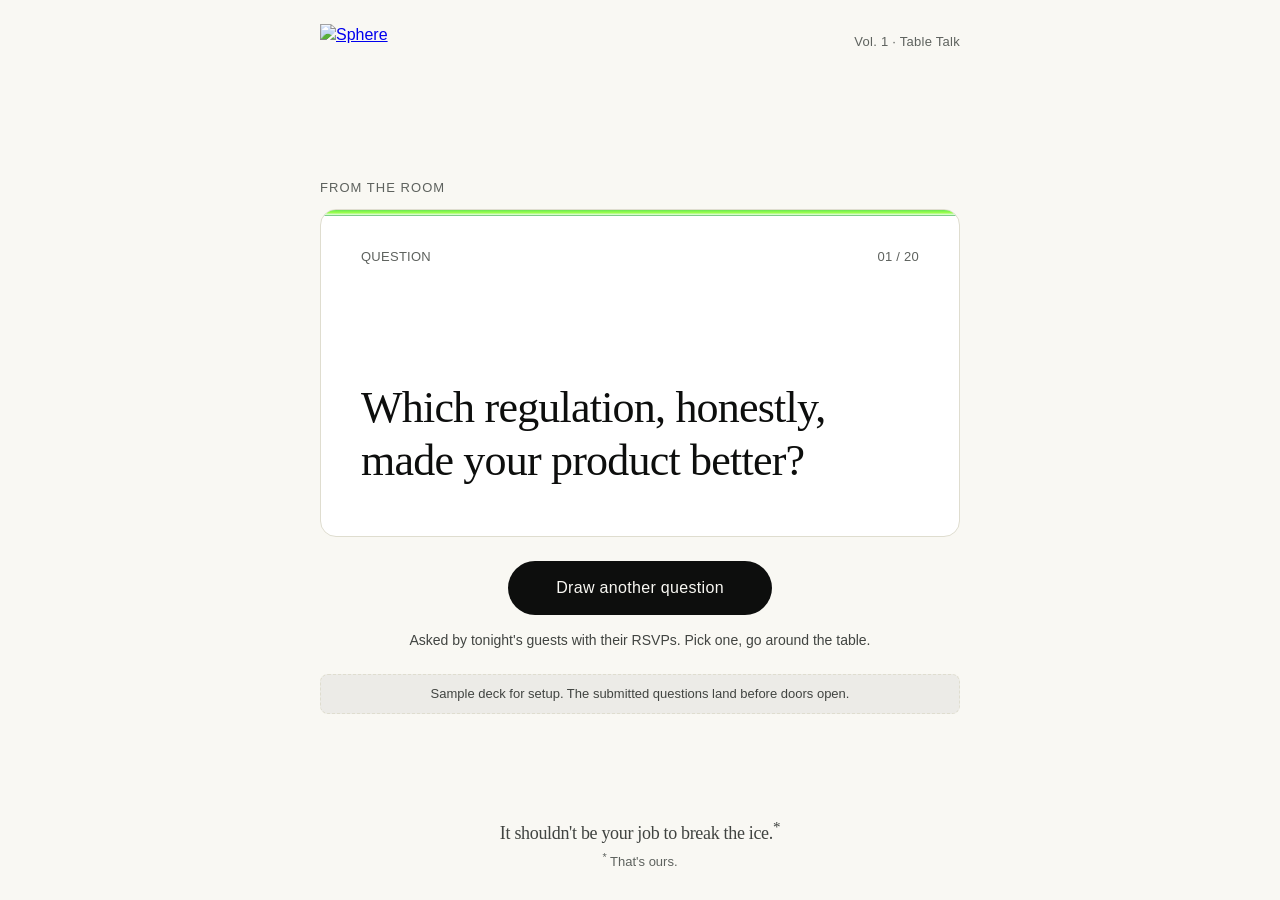
==== index.html @ 71f0e88f "Add Table Talk site (index, styles, app, questions, QR page, docs)" ====
<!doctype html>
<html lang="en">
<head>
  <meta charset="utf-8">
  <meta name="viewport" content="width=device-width, initial-scale=1">
  <title>Table Talk · Ground Truth</title>
  <meta name="description" content="Conversation cards for Ground Truth, a Sphere conference. Scan, draw a question, talk.">
  <meta name="robots" content="noindex">
  <link rel="icon" type="image/svg+xml" href="assets/logo/sphere_logo-night.svg">
  <link rel="stylesheet" href="styles.css">
</head>
<body>
  <header class="site-header">
    <a class="logo" href="https://groundtruth.getsphere.com" aria-label="Ground Truth, a Sphere conference">
      <img src="assets/logo/sphere_logo-night.svg" width="96" height="36" alt="Sphere">
    </a>
    <span class="tag">Vol. 1 · Table Talk</span>
  </header>

  <main class="wrap">
    <p class="eyebrow">From the room</p>

    <section class="card" id="card" aria-live="polite">
      <div class="card-bar" aria-hidden="true"></div>
      <div class="card-inner">
        <p class="card-label">
          <span>Question</span>
          <span id="counter">– / –</span>
        </p>
        <h1 class="question" id="question">Shuffling the deck…</h1>
      </div>
    </section>

    <button id="draw" class="btn" type="button">Draw another question</button>

    <p class="hint">Asked by tonight's guests with their RSVPs. Pick one, go around the table.</p>

    <p class="notice" id="placeholder-notice" hidden>
      Sample deck for setup. The submitted questions land before doors open.
    </p>
  </main>

  <footer class="site-footer">
    <p class="footnote">It shouldn't be your job to break the ice.<sup>*</sup></p>
    <p class="footnote-sub"><sup>*</sup> That's ours.</p>
  </footer>

  <script src="questions.js"></script>
  <script src="app.js"></script>
</body>
</html>
---- styles.css ----
/* Ground Truth · Table Talk
   Tokens inherited verbatim from groundtruth.getsphere.com (see DESIGN.md). */

@font-face {
  font-family: "Cambon";
  src: url("assets/fonts/Cambon-Light.woff2") format("woff2");
  font-weight: 300;
  font-style: normal;
  font-display: swap;
}
@font-face {
  font-family: "CoFo Gothic";
  src: url("assets/fonts/CoFoGothic-Regular.woff2") format("woff2");
  font-weight: 400;
  font-style: normal;
  font-display: swap;
}
@font-face {
  font-family: "CoFo Gothic";
  src: url("assets/fonts/CoFoGothic-Medium.woff2") format("woff2");
  font-weight: 500;
  font-style: normal;
  font-display: swap;
}

:root {
  --color-night: #0d0e0d;
  --color-volt: #99ff4b;
  --color-mint: #dcf8da;
  --color-stone-20: #f9f8f3;
  --color-stone-40: #ecebe7;
  --color-stone-60: #dfddcf;
  --color-midnight-40: #5e625e;
  --color-midnight-60: #414441;
  --color-white: #ffffff;

  --bg-page: var(--color-stone-20);
  --surface: var(--color-white);
  --text-primary: var(--color-night);
  --text-secondary: var(--color-midnight-60);
  --text-muted: var(--color-midnight-40);
  --border-subtle: var(--color-stone-60);

  --gradient-primary: linear-gradient(180deg, #6ae654 0%, #99ff4b 44%, #ddfbd3 77%, #48b45f 100%);

  --font-primary: "Cambon", Georgia, "Times New Roman", serif;
  --font-secondary: "CoFo Gothic", "Helvetica Neue", Arial, sans-serif;

  --radius-md: 16px;
  --radius-pill: 999px;

  --dur-base: 320ms;
  --ease-out: cubic-bezier(0.16, 1, 0.3, 1);
}

* { box-sizing: border-box; margin: 0; padding: 0; }

html { height: 100%; }

body {
  min-height: 100%;
  min-height: 100dvh;
  display: flex;
  flex-direction: column;
  background: var(--bg-page);
  color: var(--text-primary);
  font-family: var(--font-secondary);
  font-size: 16px;
  line-height: 1.4;
  -webkit-font-smoothing: antialiased;
  padding: 20px;
}

.site-header {
  display: flex;
  align-items: center;
  justify-content: space-between;
  width: 100%;
  max-width: 640px;
  margin: 0 auto;
  padding-top: 4px;
}

.logo { display: inline-flex; }
.logo img { display: block; }

.tag {
  font-size: 13px;
  font-weight: 500;
  letter-spacing: 0.02em;
  color: var(--text-muted);
}

.wrap {
  flex: 1;
  display: flex;
  flex-direction: column;
  align-items: stretch;
  justify-content: center;
  width: 100%;
  max-width: 640px;
  margin: 0 auto;
  padding: 48px 0 32px;
}

.eyebrow {
  font-size: 13px;
  font-weight: 500;
  letter-spacing: 0.08em;
  text-transform: uppercase;
  color: var(--text-muted);
  margin-bottom: 12px;
}

.card {
  background: var(--surface);
  border: 1px solid var(--border-subtle);
  border-radius: var(--radius-md);
  overflow: hidden;
}

.card-bar {
  height: 6px;
  background: var(--gradient-primary);
}

.card-inner {
  padding: 24px 24px 32px;
  min-height: 260px;
  display: flex;
  flex-direction: column;
}

.card-label {
  display: flex;
  justify-content: space-between;
  font-size: 13px;
  font-weight: 500;
  letter-spacing: 0.02em;
  text-transform: uppercase;
  color: var(--text-muted);
  margin-bottom: 24px;
}

.question {
  font-family: var(--font-primary);
  font-weight: 300;
  font-size: clamp(28px, 7vw, 44px);
  line-height: 1.2;
  letter-spacing: -0.018em;
  color: var(--text-primary);
  margin-top: auto;
  transition: opacity var(--dur-base) var(--ease-out), transform var(--dur-base) var(--ease-out);
}

.question.is-leaving {
  opacity: 0;
  transform: translateY(12px);
  transition-duration: 140ms;
}

.btn {
  margin-top: 24px;
  width: 100%;
  padding: 18px 32px;
  border: 0;
  border-radius: var(--radius-pill);
  background: var(--color-night);
  color: var(--color-stone-20);
  font-family: var(--font-secondary);
  font-size: 16px;
  font-weight: 500;
  letter-spacing: 0.02em;
  line-height: 1.1;
  cursor: pointer;
  touch-action: manipulation;
  transition: transform 180ms var(--ease-out), background-color 180ms var(--ease-out);
}

.btn:active { transform: scale(0.98); }

@media (hover: hover) {
  .btn:hover { background: #2e312e; }
}

.hint {
  margin-top: 16px;
  font-size: 14px;
  line-height: 1.4;
  color: var(--text-secondary);
  text-align: center;
}

.notice {
  margin-top: 24px;
  padding: 10px 16px;
  border: 1px dashed var(--color-stone-60);
  border-radius: 8px;
  background: var(--color-stone-40);
  font-size: 13px;
  color: var(--text-secondary);
  text-align: center;
}

.site-footer {
  width: 100%;
  max-width: 640px;
  margin: 0 auto;
  padding-bottom: 8px;
  text-align: center;
}

.footnote {
  font-family: var(--font-primary);
  font-weight: 300;
  font-size: 18px;
  letter-spacing: -0.018em;
  color: var(--text-secondary);
}

.footnote-sub {
  margin-top: 4px;
  font-size: 13px;
  color: var(--text-muted);
}

@media (prefers-reduced-motion: reduce) {
  .question, .btn { transition: none; }
}

@media (min-width: 640px) {
  .card-inner { padding: 32px 40px 48px; min-height: 320px; }
  .btn { width: auto; align-self: center; padding: 18px 48px; }
}
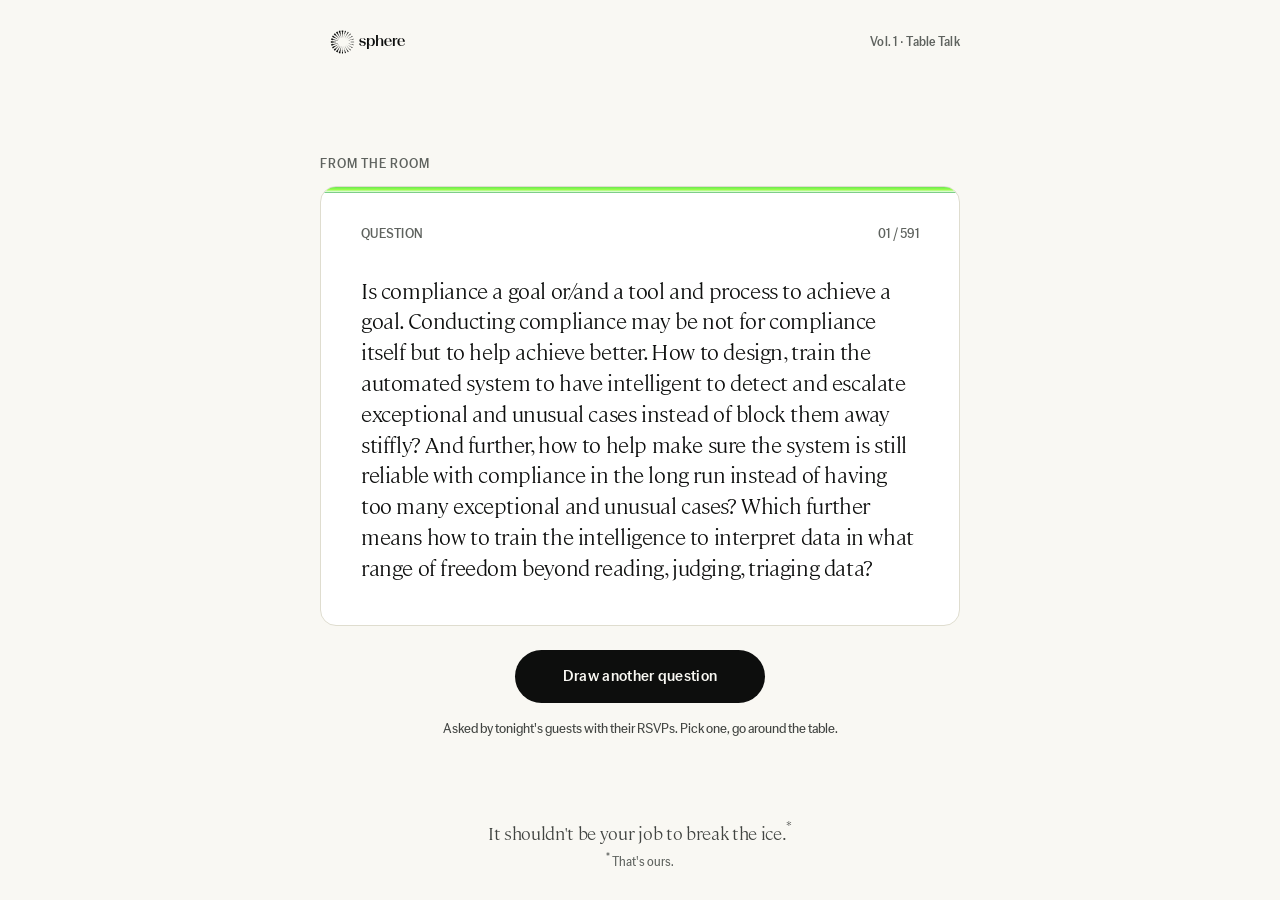
==== commit 924ba6ec: "Fixed card size, length-based type scale, scroll inside card" ====
--- a/index.html
+++ b/index.html
@@ -27,7 +27,9 @@
           <span>Question</span>
           <span id="counter">– / –</span>
         </p>
-        <h1 class="question" id="question">Shuffling the deck…</h1>
+        <div class="question-wrap" id="qwrap">
+          <h1 class="question" id="question">Shuffling the deck…</h1>
+        </div>
       </div>
     </section>
 
--- a/styles.css
+++ b/styles.css
@@ -125,8 +125,8 @@
 }
 
 .card-inner {
-  padding: 24px 24px 32px;
-  min-height: 260px;
+  padding: 24px 24px 28px;
+  height: clamp(300px, 48dvh, 440px);
   display: flex;
   flex-direction: column;
 }
@@ -140,6 +140,17 @@
   text-transform: uppercase;
   color: var(--text-muted);
   margin-bottom: 24px;
+}
+
+.question-wrap {
+  flex: 1;
+  min-height: 0;
+  overflow-y: auto;
+  display: flex;
+  flex-direction: column;
+  -webkit-overflow-scrolling: touch;
+  scrollbar-width: thin;
+  scrollbar-color: var(--color-stone-60) transparent;
 }
 
 .question {
@@ -153,6 +164,11 @@
   transition: opacity var(--dur-base) var(--ease-out), transform var(--dur-base) var(--ease-out);
 }
 
+/* Type steps down with question length so most cards fill the same fixed frame. */
+.question.q-md { font-size: clamp(24px, 5.5vw, 36px); }
+.question.q-sm { font-size: clamp(20px, 4.5vw, 28px); line-height: 1.3; }
+.question.q-xs { font-size: clamp(17px, 4vw, 22px); line-height: 1.4; }
+
 .question.is-leaving {
   opacity: 0;
   transform: translateY(12px);
@@ -229,6 +245,6 @@
 }
 
 @media (min-width: 640px) {
-  .card-inner { padding: 32px 40px 48px; min-height: 320px; }
+  .card-inner { padding: 32px 40px 40px; height: clamp(320px, 48vh, 460px); }
   .btn { width: auto; align-self: center; padding: 18px 48px; }
 }
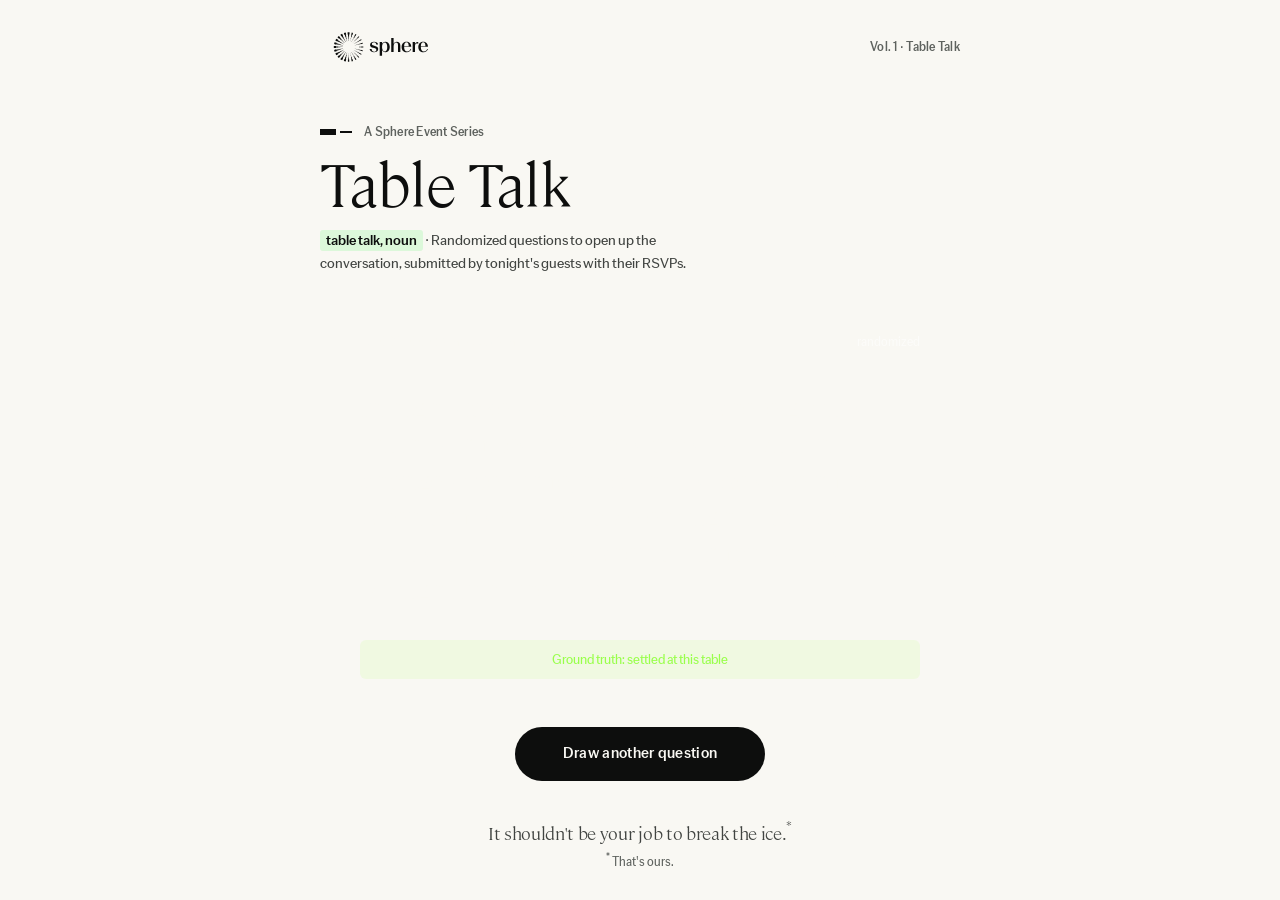
==== commit 35c58b87: "Restyle to match event site design" ====
--- a/index.html
+++ b/index.html
@@ -12,30 +12,32 @@
 <body>
   <header class="site-header">
     <a class="logo" href="https://groundtruth.getsphere.com" aria-label="Ground Truth, a Sphere conference">
-      <img src="assets/logo/sphere_logo-night.svg" width="96" height="36" alt="Sphere">
+      <img src="assets/logo/sphere_logo-night.svg" width="122" height="46" alt="Sphere">
     </a>
     <span class="tag">Vol. 1 · Table Talk</span>
   </header>
 
   <main class="wrap">
-    <p class="eyebrow">From the room</p>
+    <div class="page-head">
+      <p class="series"><span class="dash" aria-hidden="true"></span>A Sphere Event Series</p>
+      <h1 class="page-title">Table Talk</h1>
+      <p class="page-sub"><mark>table talk, noun</mark> · Randomized questions to open up the conversation, submitted by tonight's guests with their RSVPs.</p>
+    </div>
 
     <section class="card" id="card" aria-live="polite">
-      <div class="card-bar" aria-hidden="true"></div>
       <div class="card-inner">
         <p class="card-label">
-          <span>Question</span>
-          <span id="counter">– / –</span>
+          <span>GT091700 · Conversation</span>
+          <span>randomized</span>
         </p>
         <div class="question-wrap" id="qwrap">
-          <h1 class="question" id="question">Shuffling the deck…</h1>
+          <p class="question" id="question">Shuffling the deck…</p>
         </div>
+        <p class="card-verify">Ground truth: settled at this table</p>
       </div>
     </section>
 
     <button id="draw" class="btn" type="button">Draw another question</button>
-
-    <p class="hint">Asked by tonight's guests with their RSVPs. Pick one, go around the table.</p>
 
     <p class="notice" id="placeholder-notice" hidden>
       Sample deck for setup. The submitted questions land before doors open.
--- a/styles.css
+++ b/styles.css
@@ -103,30 +103,76 @@
   padding: 48px 0 32px;
 }
 
-.eyebrow {
-  font-size: 13px;
-  font-weight: 500;
-  letter-spacing: 0.08em;
-  text-transform: uppercase;
+.page-head {
+  margin-bottom: 24px;
+}
+
+.series {
+  display: flex;
+  align-items: center;
+  font-size: 13px;
+  font-weight: 500;
+  letter-spacing: 0.02em;
   color: var(--text-muted);
   margin-bottom: 12px;
 }
 
+/* The site's dash mark: a thick bar and a thin line, drawn from the logo geometry. */
+.dash {
+  display: inline-flex;
+  align-items: center;
+  gap: 4px;
+  margin-right: 12px;
+}
+.dash::before {
+  content: "";
+  width: 16px;
+  height: 6px;
+  background: var(--color-night);
+}
+.dash::after {
+  content: "";
+  width: 12px;
+  height: 2px;
+  background: var(--color-night);
+}
+
+.page-title {
+  font-family: var(--font-primary);
+  font-weight: 300;
+  font-size: clamp(40px, 11vw, 60px);
+  line-height: 1.08;
+  letter-spacing: -0.018em;
+  color: var(--text-primary);
+  margin-bottom: 12px;
+}
+
+.page-sub {
+  font-size: 15px;
+  line-height: 1.5;
+  color: var(--text-secondary);
+  max-width: 46ch;
+}
+
+.page-sub mark {
+  background: var(--color-mint);
+  color: var(--color-night);
+  font-weight: 500;
+  padding: 1px 6px;
+  border-radius: 3px;
+}
+
+/* The event site's signature dark card ("SW054000 · Software … Ground truth: verified"). */
 .card {
-  background: var(--surface);
-  border: 1px solid var(--border-subtle);
-  border-radius: var(--radius-md);
+  background: var(--color-midnight-100);
+  border: 1px solid var(--color-midnight-80);
+  border-radius: var(--radius-sm, 8px);
   overflow: hidden;
 }
 
-.card-bar {
-  height: 6px;
-  background: var(--gradient-primary);
-}
-
 .card-inner {
-  padding: 24px 24px 28px;
-  height: clamp(300px, 48dvh, 440px);
+  padding: 20px 24px 20px;
+  height: clamp(280px, 44dvh, 420px);
   display: flex;
   flex-direction: column;
 }
@@ -134,12 +180,27 @@
 .card-label {
   display: flex;
   justify-content: space-between;
-  font-size: 13px;
-  font-weight: 500;
-  letter-spacing: 0.02em;
-  text-transform: uppercase;
-  color: var(--text-muted);
-  margin-bottom: 24px;
+  align-items: baseline;
+  font-size: 15px;
+  color: var(--color-stone-20);
+  padding-bottom: 14px;
+  border-bottom: 1px solid var(--color-midnight-80);
+  margin-bottom: 16px;
+}
+
+.card-label span:last-child {
+  font-size: 13px;
+  color: rgba(255, 255, 255, 0.55);
+}
+
+.card-verify {
+  margin-top: 16px;
+  padding: 10px 14px;
+  border-radius: 6px;
+  background: rgba(153, 255, 75, 0.1);
+  color: var(--color-volt);
+  font-size: 14px;
+  text-align: center;
 }
 
 .question-wrap {
@@ -150,7 +211,7 @@
   flex-direction: column;
   -webkit-overflow-scrolling: touch;
   scrollbar-width: thin;
-  scrollbar-color: var(--color-stone-60) transparent;
+  scrollbar-color: rgba(255, 255, 255, 0.25) transparent;
 }
 
 .question {
@@ -159,8 +220,8 @@
   font-size: clamp(28px, 7vw, 44px);
   line-height: 1.2;
   letter-spacing: -0.018em;
-  color: var(--text-primary);
-  margin-top: auto;
+  color: var(--color-stone-20);
+  margin: auto 0;
   transition: opacity var(--dur-base) var(--ease-out), transform var(--dur-base) var(--ease-out);
 }
 
@@ -199,14 +260,6 @@
   .btn:hover { background: #2e312e; }
 }
 
-.hint {
-  margin-top: 16px;
-  font-size: 14px;
-  line-height: 1.4;
-  color: var(--text-secondary);
-  text-align: center;
-}
-
 .notice {
   margin-top: 24px;
   padding: 10px 16px;
@@ -245,6 +298,8 @@
 }
 
 @media (min-width: 640px) {
-  .card-inner { padding: 32px 40px 40px; height: clamp(320px, 48vh, 460px); }
+  .page-head { margin-bottom: 32px; }
+  .card-inner { padding: 24px 40px 24px; height: clamp(320px, 44vh, 440px); }
+  .question { padding-bottom: 8px; }
   .btn { width: auto; align-self: center; padding: 18px 48px; }
 }
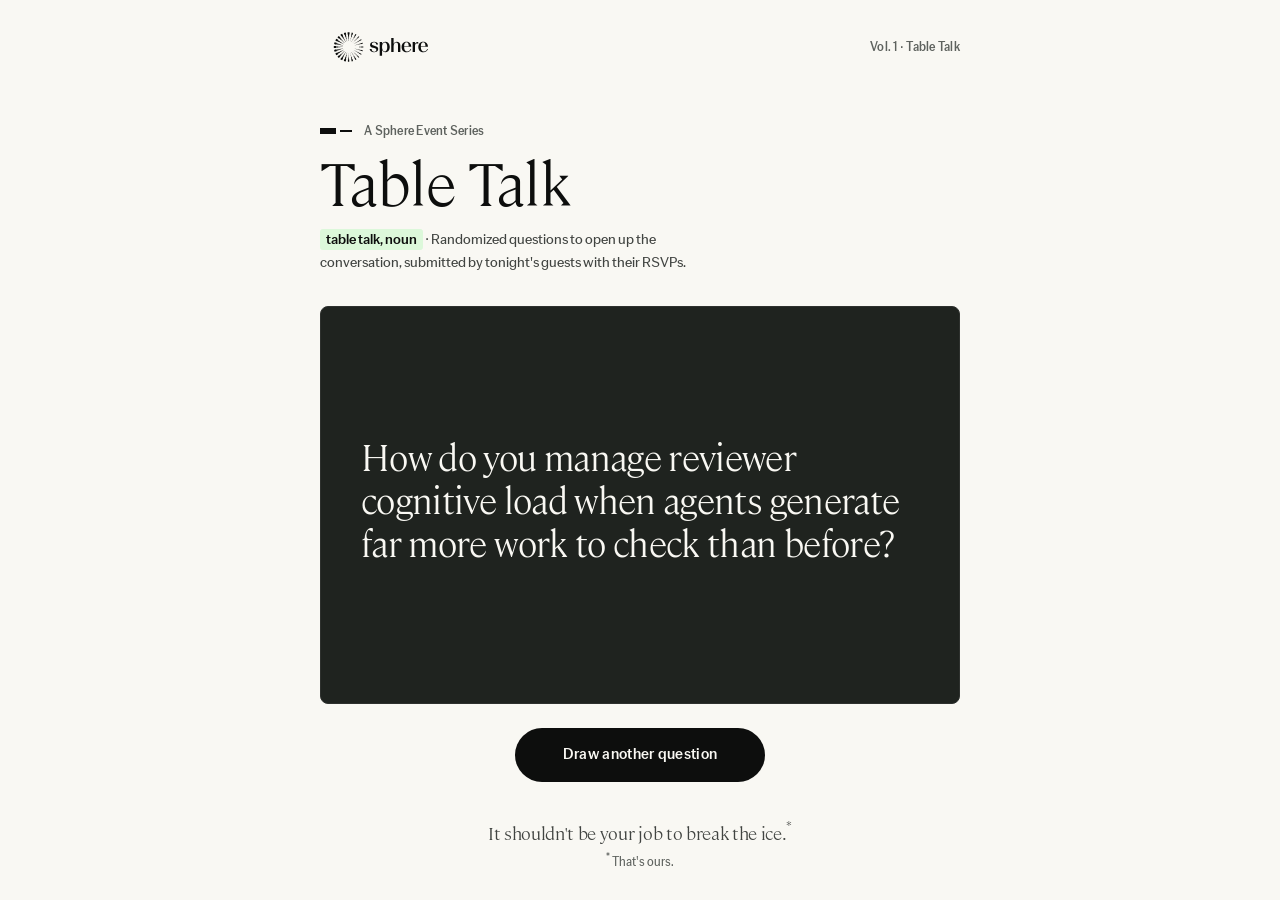
==== commit f1d16024: "Remove card header and ground-truth rows" ====
--- a/index.html
+++ b/index.html
@@ -26,14 +26,9 @@
 
     <section class="card" id="card" aria-live="polite">
       <div class="card-inner">
-        <p class="card-label">
-          <span>GT091700 · Conversation</span>
-          <span>randomized</span>
-        </p>
         <div class="question-wrap" id="qwrap">
           <p class="question" id="question">Shuffling the deck…</p>
         </div>
-        <p class="card-verify">Ground truth: settled at this table</p>
       </div>
     </section>
 
--- a/styles.css
+++ b/styles.css
@@ -32,6 +32,8 @@
   --color-stone-60: #dfddcf;
   --color-midnight-40: #5e625e;
   --color-midnight-60: #414441;
+  --color-midnight-80: #2e312e;
+  --color-midnight-100: #1f231f;
   --color-white: #ffffff;
 
   --bg-page: var(--color-stone-20);
@@ -171,36 +173,10 @@
 }
 
 .card-inner {
-  padding: 20px 24px 20px;
+  padding: 28px 24px 28px;
   height: clamp(280px, 44dvh, 420px);
   display: flex;
   flex-direction: column;
-}
-
-.card-label {
-  display: flex;
-  justify-content: space-between;
-  align-items: baseline;
-  font-size: 15px;
-  color: var(--color-stone-20);
-  padding-bottom: 14px;
-  border-bottom: 1px solid var(--color-midnight-80);
-  margin-bottom: 16px;
-}
-
-.card-label span:last-child {
-  font-size: 13px;
-  color: rgba(255, 255, 255, 0.55);
-}
-
-.card-verify {
-  margin-top: 16px;
-  padding: 10px 14px;
-  border-radius: 6px;
-  background: rgba(153, 255, 75, 0.1);
-  color: var(--color-volt);
-  font-size: 14px;
-  text-align: center;
 }
 
 .question-wrap {
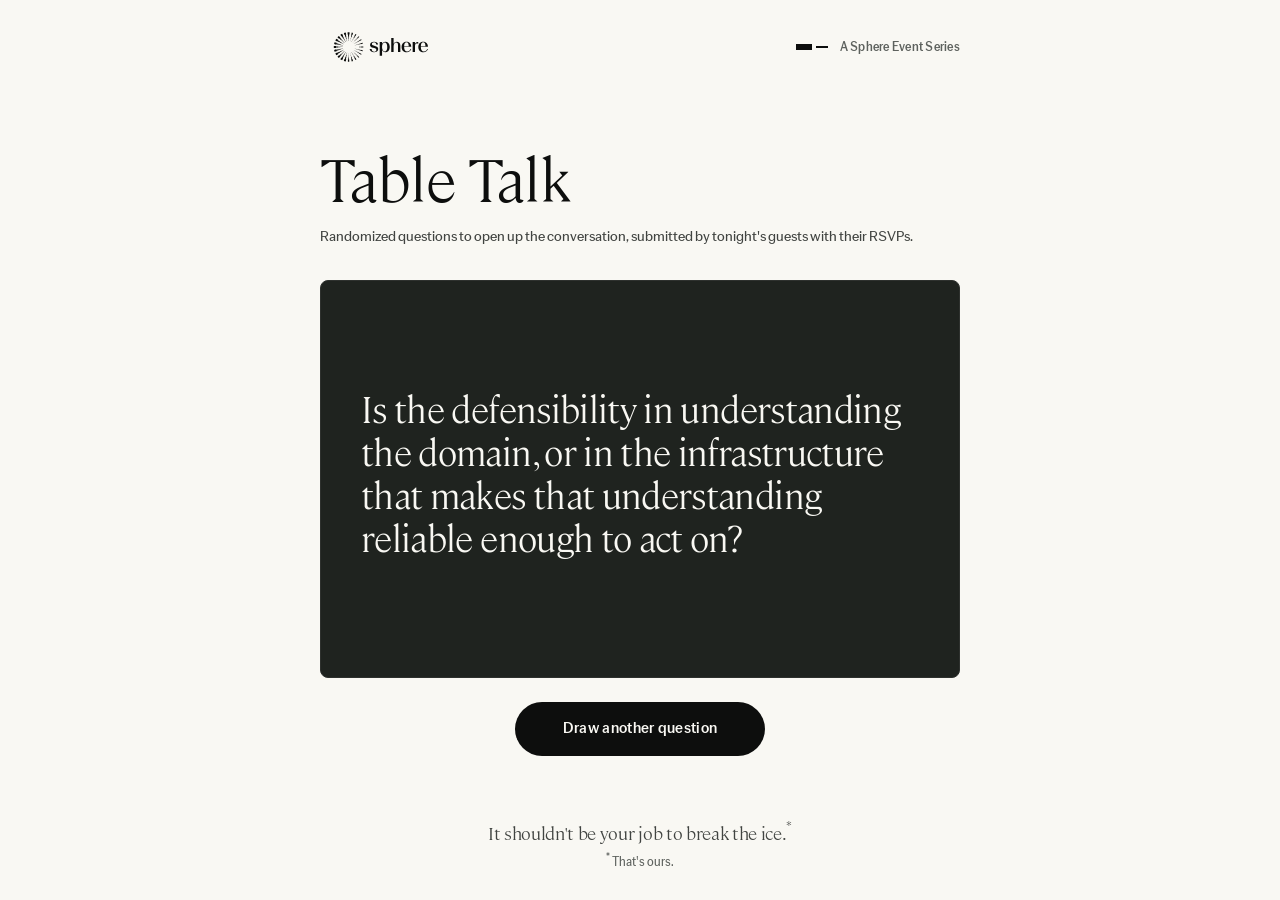
==== commit 7b4e9a7e: "Series tag top right, plain full-width subtitle" ====
--- a/index.html
+++ b/index.html
@@ -14,14 +14,13 @@
     <a class="logo" href="https://groundtruth.getsphere.com" aria-label="Ground Truth, a Sphere conference">
       <img src="assets/logo/sphere_logo-night.svg" width="122" height="46" alt="Sphere">
     </a>
-    <span class="tag">Vol. 1 · Table Talk</span>
+    <p class="series"><span class="dash" aria-hidden="true"></span>A Sphere Event Series</p>
   </header>
 
   <main class="wrap">
     <div class="page-head">
-      <p class="series"><span class="dash" aria-hidden="true"></span>A Sphere Event Series</p>
       <h1 class="page-title">Table Talk</h1>
-      <p class="page-sub"><mark>table talk, noun</mark> · Randomized questions to open up the conversation, submitted by tonight's guests with their RSVPs.</p>
+      <p class="page-sub">Randomized questions to open up the conversation, submitted by tonight's guests with their RSVPs.</p>
     </div>
 
     <section class="card" id="card" aria-live="polite">
--- a/styles.css
+++ b/styles.css
@@ -86,12 +86,6 @@
 .logo { display: inline-flex; }
 .logo img { display: block; }
 
-.tag {
-  font-size: 13px;
-  font-weight: 500;
-  letter-spacing: 0.02em;
-  color: var(--text-muted);
-}
 
 .wrap {
   flex: 1;
@@ -116,7 +110,6 @@
   font-weight: 500;
   letter-spacing: 0.02em;
   color: var(--text-muted);
-  margin-bottom: 12px;
 }
 
 /* The site's dash mark: a thick bar and a thin line, drawn from the logo geometry. */
@@ -153,15 +146,6 @@
   font-size: 15px;
   line-height: 1.5;
   color: var(--text-secondary);
-  max-width: 46ch;
-}
-
-.page-sub mark {
-  background: var(--color-mint);
-  color: var(--color-night);
-  font-weight: 500;
-  padding: 1px 6px;
-  border-radius: 3px;
 }
 
 /* The event site's signature dark card ("SW054000 · Software … Ground truth: verified"). */
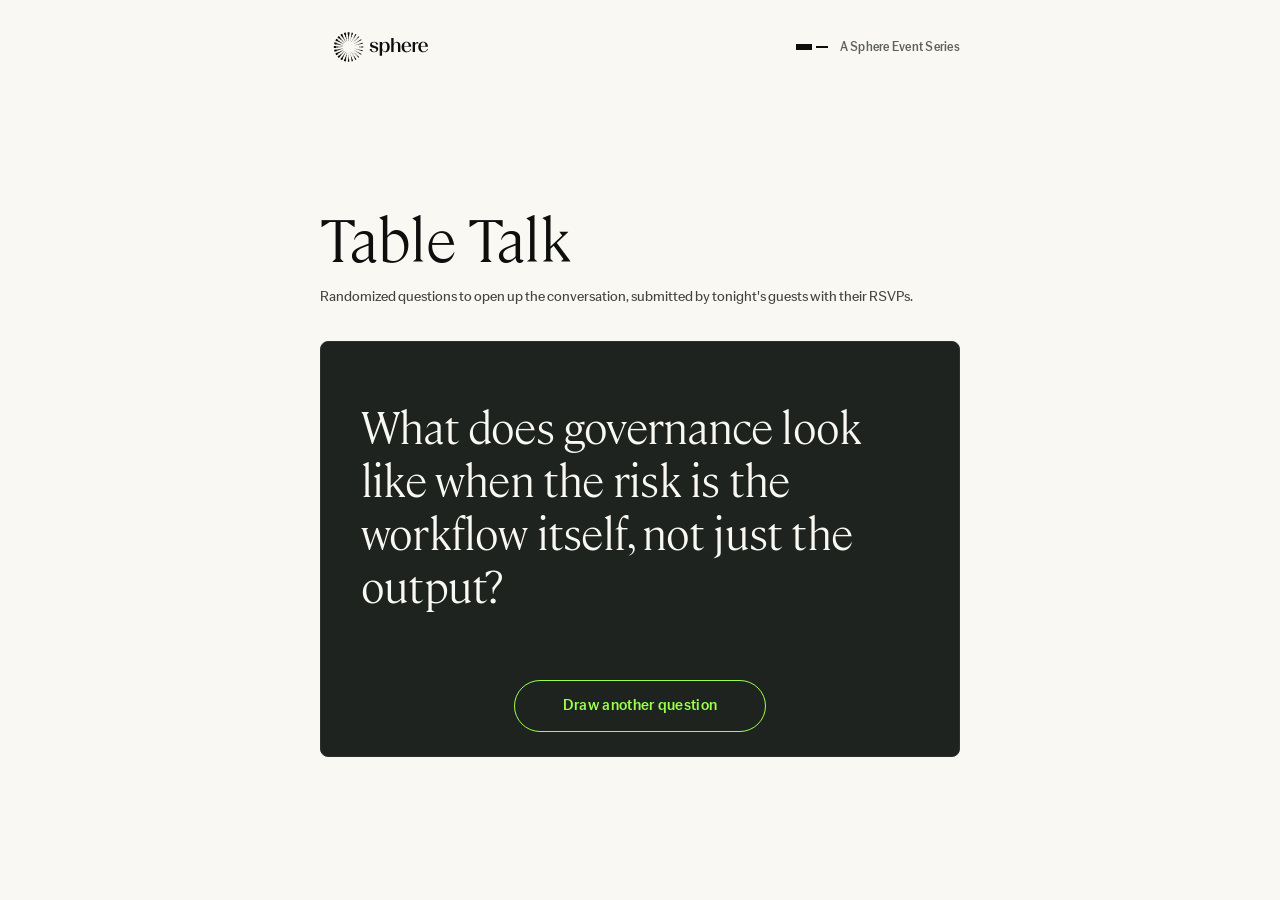
==== commit 4abdf4d9: "Volt button inside card, remove footer" ====
--- a/index.html
+++ b/index.html
@@ -28,21 +28,15 @@
         <div class="question-wrap" id="qwrap">
           <p class="question" id="question">Shuffling the deck…</p>
         </div>
+        <button id="draw" class="btn" type="button">Draw another question</button>
       </div>
     </section>
-
-    <button id="draw" class="btn" type="button">Draw another question</button>
 
     <p class="notice" id="placeholder-notice" hidden>
       Sample deck for setup. The submitted questions land before doors open.
     </p>
   </main>
 
-  <footer class="site-footer">
-    <p class="footnote">It shouldn't be your job to break the ice.<sup>*</sup></p>
-    <p class="footnote-sub"><sup>*</sup> That's ours.</p>
-  </footer>
-
   <script src="questions.js"></script>
   <script src="app.js"></script>
 </body>
--- a/styles.css
+++ b/styles.css
@@ -197,13 +197,13 @@
 }
 
 .btn {
-  margin-top: 24px;
+  margin-top: 20px;
   width: 100%;
-  padding: 18px 32px;
-  border: 0;
+  padding: 16px 32px;
+  border: 1px solid var(--color-volt);
   border-radius: var(--radius-pill);
-  background: var(--color-night);
-  color: var(--color-stone-20);
+  background: transparent;
+  color: var(--color-volt);
   font-family: var(--font-secondary);
   font-size: 16px;
   font-weight: 500;
@@ -211,13 +211,13 @@
   line-height: 1.1;
   cursor: pointer;
   touch-action: manipulation;
-  transition: transform 180ms var(--ease-out), background-color 180ms var(--ease-out);
+  transition: transform 180ms var(--ease-out), background-color 180ms var(--ease-out), color 180ms var(--ease-out);
 }
 
 .btn:active { transform: scale(0.98); }
 
 @media (hover: hover) {
-  .btn:hover { background: #2e312e; }
+  .btn:hover { background: var(--color-volt); color: var(--color-night); }
 }
 
 .notice {
@@ -231,35 +231,13 @@
   text-align: center;
 }
 
-.site-footer {
-  width: 100%;
-  max-width: 640px;
-  margin: 0 auto;
-  padding-bottom: 8px;
-  text-align: center;
-}
-
-.footnote {
-  font-family: var(--font-primary);
-  font-weight: 300;
-  font-size: 18px;
-  letter-spacing: -0.018em;
-  color: var(--text-secondary);
-}
-
-.footnote-sub {
-  margin-top: 4px;
-  font-size: 13px;
-  color: var(--text-muted);
-}
-
 @media (prefers-reduced-motion: reduce) {
   .question, .btn { transition: none; }
 }
 
 @media (min-width: 640px) {
   .page-head { margin-bottom: 32px; }
-  .card-inner { padding: 24px 40px 24px; height: clamp(320px, 44vh, 440px); }
+  .card-inner { padding: 24px 40px 24px; height: clamp(340px, 46vh, 460px); }
   .question { padding-bottom: 8px; }
-  .btn { width: auto; align-self: center; padding: 18px 48px; }
-}
+  .btn { width: auto; align-self: center; padding: 16px 48px; }
+}
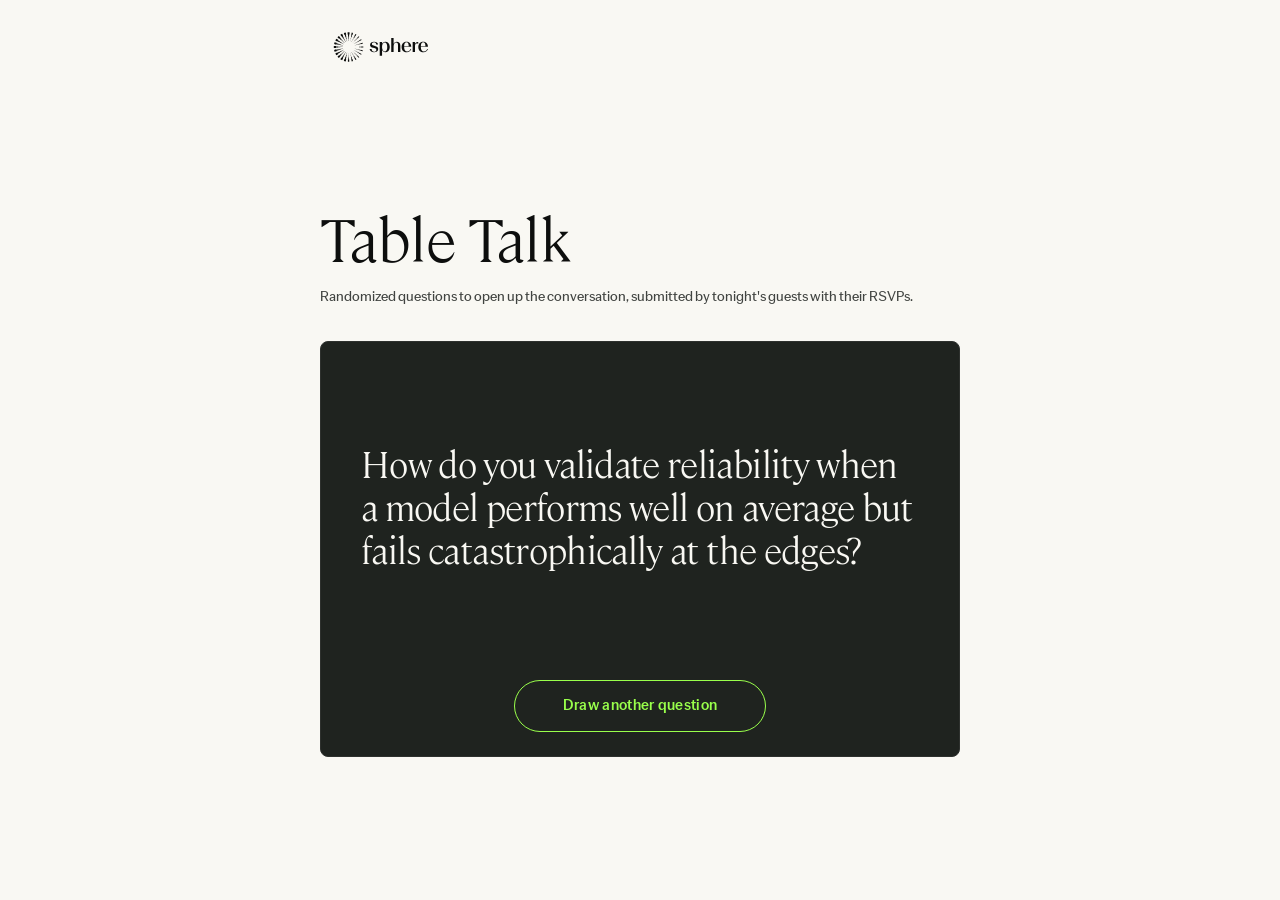
==== commit 135eaee6: "Add files via upload" ====
--- a/index.html
+++ b/index.html
@@ -14,7 +14,6 @@
     <a class="logo" href="https://groundtruth.getsphere.com" aria-label="Ground Truth, a Sphere conference">
       <img src="assets/logo/sphere_logo-night.svg" width="122" height="46" alt="Sphere">
     </a>
-    <p class="series"><span class="dash" aria-hidden="true"></span>A Sphere Event Series</p>
   </header>
 
   <main class="wrap">
--- a/styles.css
+++ b/styles.css
@@ -101,35 +101,6 @@
 
 .page-head {
   margin-bottom: 24px;
-}
-
-.series {
-  display: flex;
-  align-items: center;
-  font-size: 13px;
-  font-weight: 500;
-  letter-spacing: 0.02em;
-  color: var(--text-muted);
-}
-
-/* The site's dash mark: a thick bar and a thin line, drawn from the logo geometry. */
-.dash {
-  display: inline-flex;
-  align-items: center;
-  gap: 4px;
-  margin-right: 12px;
-}
-.dash::before {
-  content: "";
-  width: 16px;
-  height: 6px;
-  background: var(--color-night);
-}
-.dash::after {
-  content: "";
-  width: 12px;
-  height: 2px;
-  background: var(--color-night);
 }
 
 .page-title {
